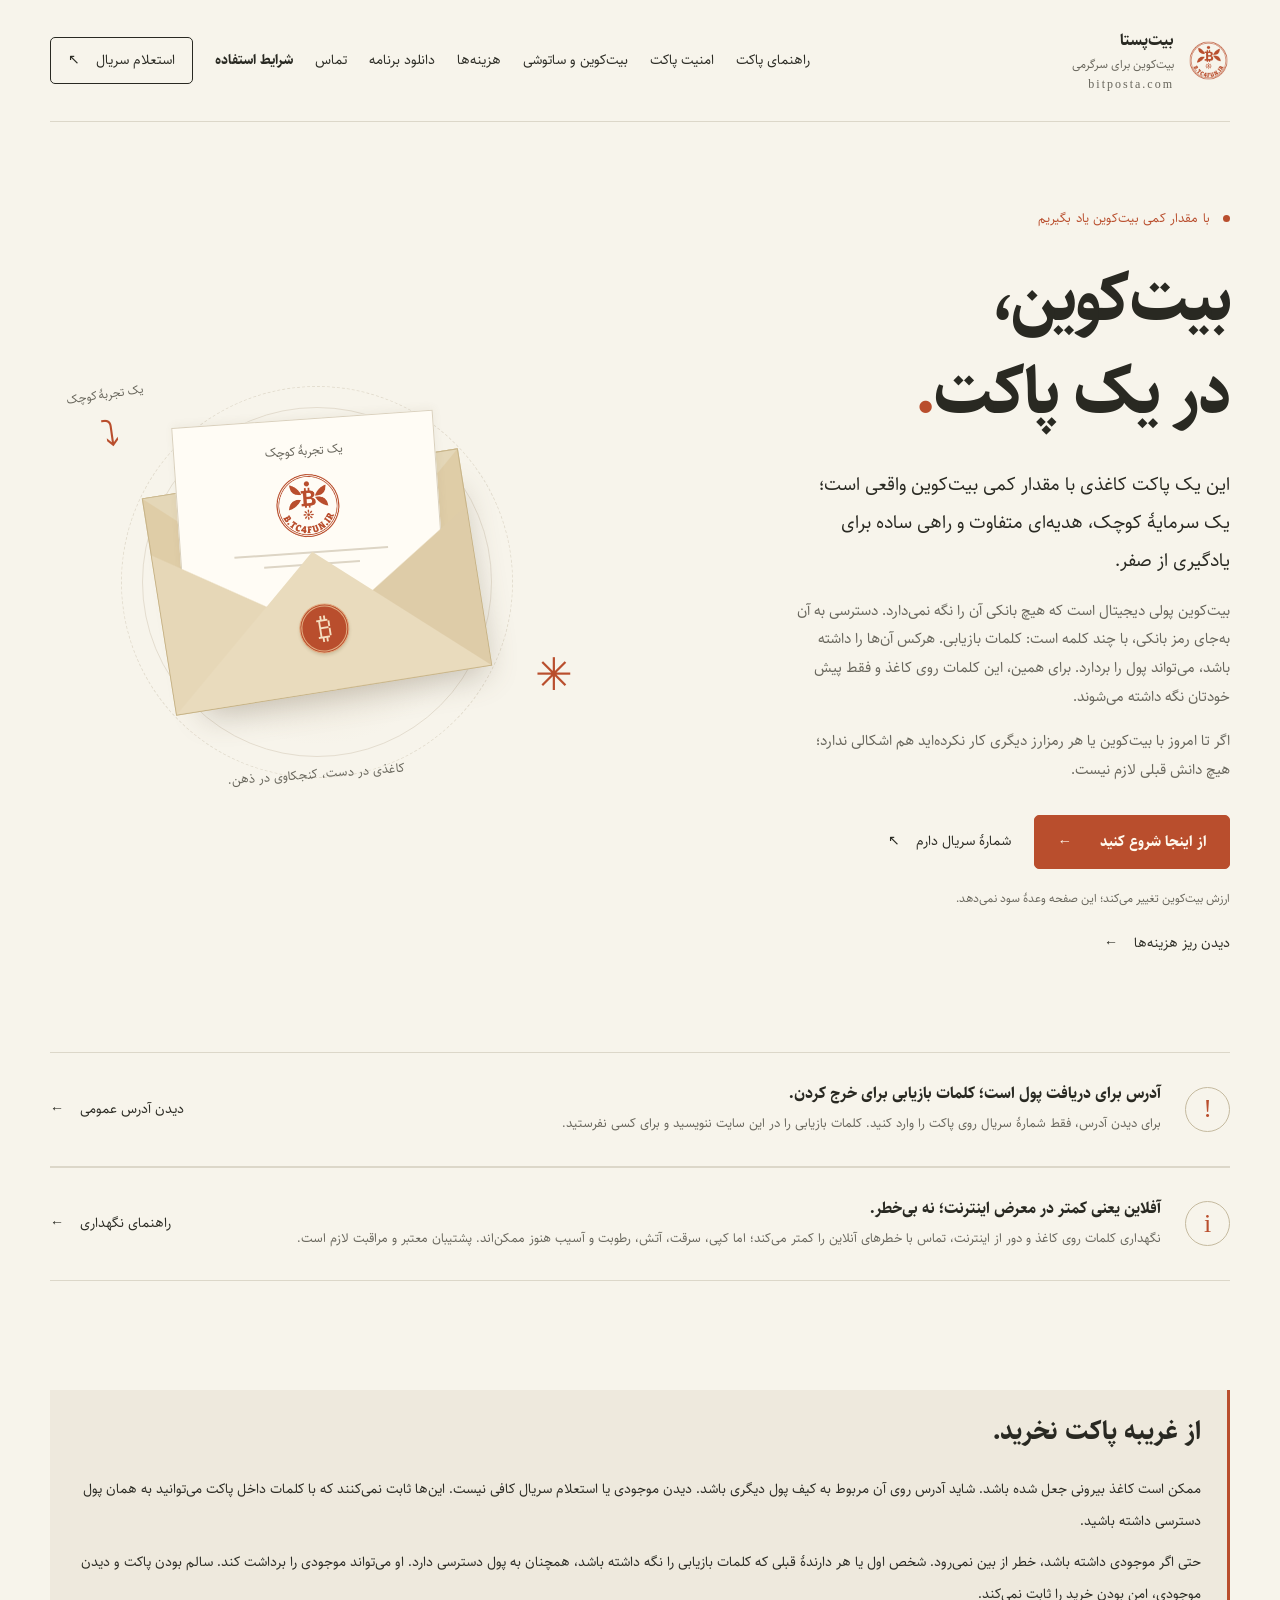
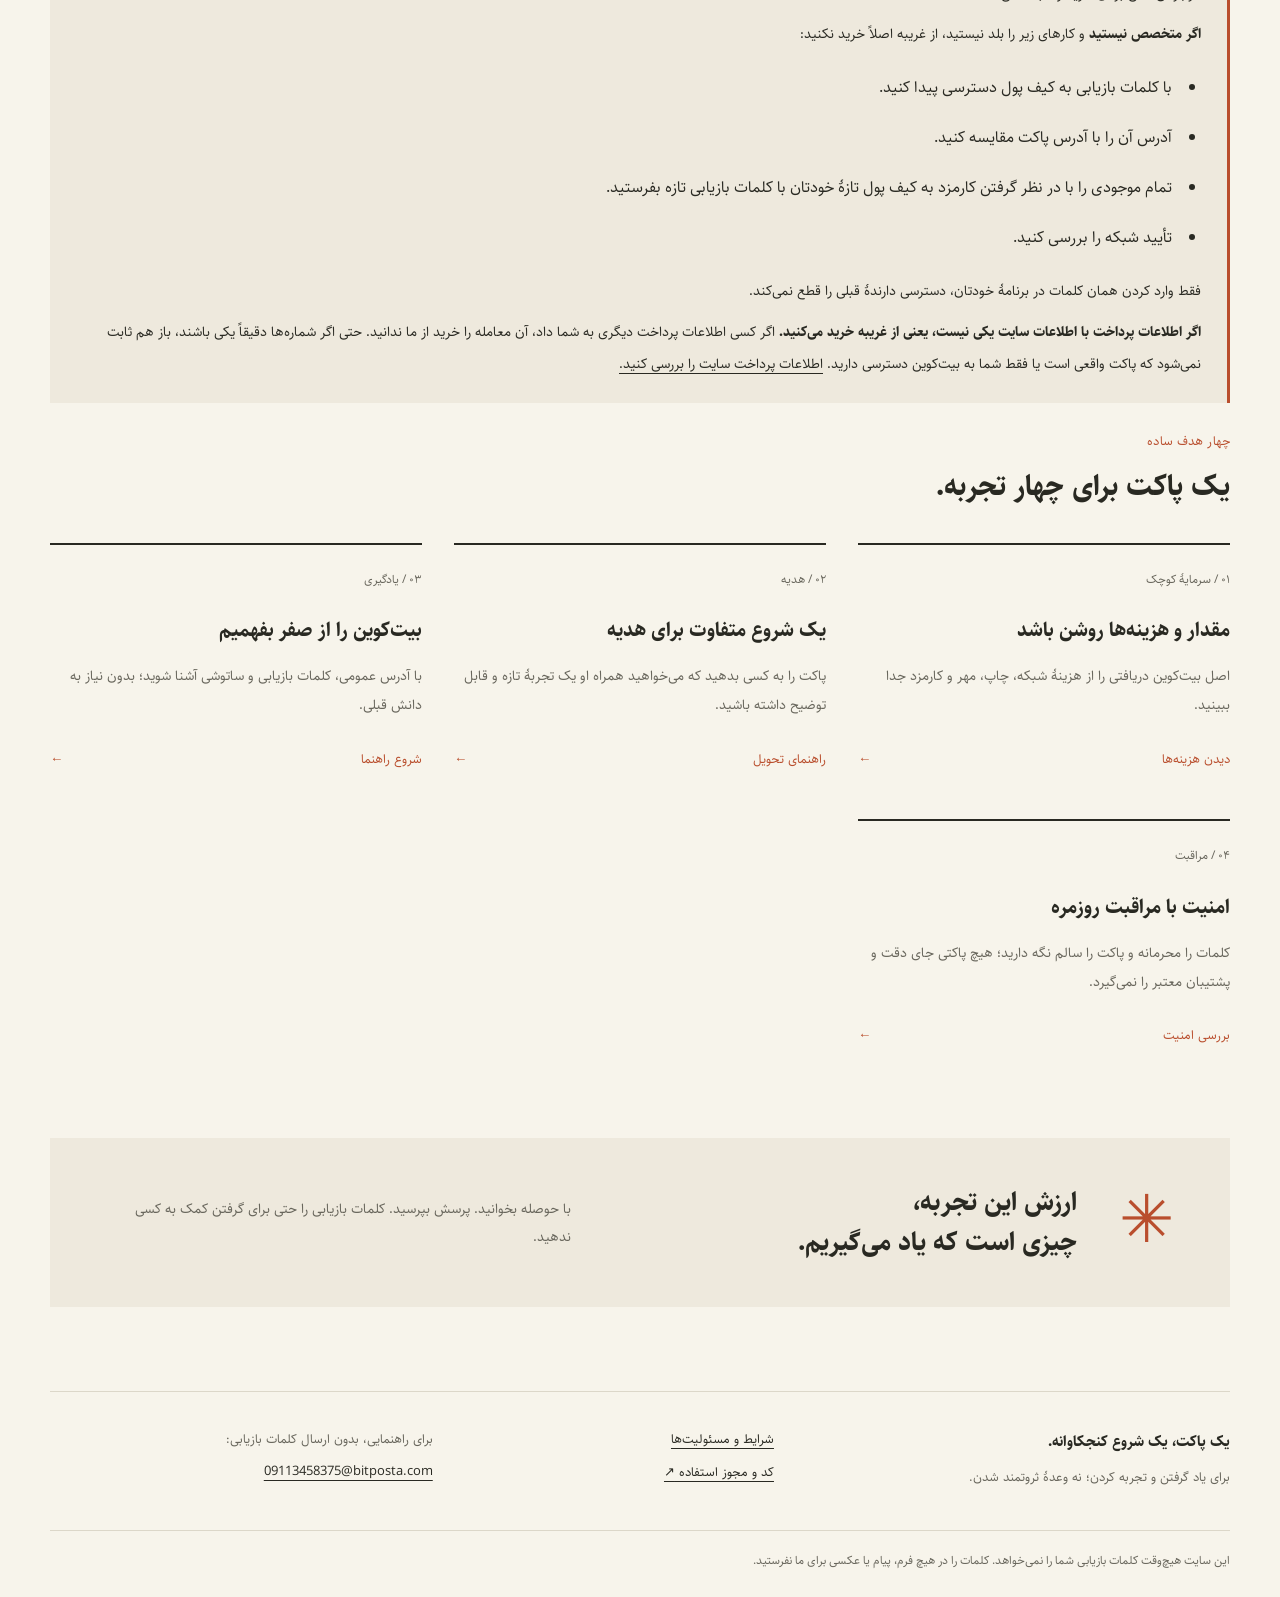
==== index.html @ ced6cc06 "Publish allowlisted educational snapshot from 7212726 Built by scripts/build_github_pages.py from bt" ====
<!doctype html>
<html lang="fa" dir="rtl">
<head>
  <meta charset="utf-8">
  <meta name="viewport" content="width=device-width, initial-scale=1">
  <meta name="description" content="پاکت بیت‌کوین برای یک سرمایهٔ کوچک، هدیه، یادگیری و تمرین نگهداری مسئولانه؛ راهنمای ساده برای شروع.">
  <meta name="color-scheme" content="light">
  <title>بیت‌کوین برای سرگرمی؛ یک تجربهٔ کاغذی</title>
  <link rel="canonical" href="https://bitposta.com/">
  <link rel="icon" type="image/png" href="/static/favicon.png">
  <link rel="stylesheet" href="/static/site.css">
  <script src="/static/site.js" defer></script>
  
<meta name="robots" content="noindex,follow">
</head>
<body>
  <a class="skip-link" href="#main-content">رفتن به محتوای اصلی</a>
  <header class="site-header shell">
    <a class="brand" href="/" aria-label="بیت‌پستا، بیت‌کوین برای سرگرمی، صفحهٔ نخست">
      <img class="brand-mark" src="/static/logo.png" width="43" height="43" alt="" aria-hidden="true">
      <span>بیت‌پستا<span class="brand-tagline">بیت‌کوین برای سرگرمی</span><span class="brand-subtitle" lang="en" dir="ltr">bitposta.com</span></span>
    </a>
    <nav aria-label="راهنمای سایت">
      <a href="/guide">راهنمای پاکت</a>
      <a href="/security">امنیت پاکت</a>
      <a href="/guide#satoshi">بیت‌کوین و ساتوشی</a>
      <a href="https://bitposta.com/costs">هزینه‌ها</a>
      <a href="/download">دانلود برنامه</a>
      <a href="https://bitposta.com/contact">تماس</a>
      <a class="nav-terms" href="/terms">شرایط استفاده</a>
      <a class="nav-lookup" href="https://bitposta.com/lookup">استعلام سریال <span aria-hidden="true">↖</span></a>
    </nav>
  </header>
  <main id="main-content" tabindex="-1">
<section class="hero shell" aria-labelledby="hero-title">
  <div class="hero-copy">
    <p class="eyebrow"><span class="tiny-dot" aria-hidden="true"></span> با مقدار کمی بیت‌کوین یاد بگیریم</p>
    <h1 id="hero-title">بیت‌کوین،<br>در یک پاکت<span class="accent">.</span></h1>
    <p class="hero-description">این یک پاکت کاغذی با مقدار کمی بیت‌کوین واقعی است؛ یک سرمایهٔ کوچک، هدیه‌ای متفاوت و راهی ساده برای یادگیری از صفر.</p>
    <p class="hero-detail">بیت‌کوین پولی دیجیتال است که هیچ بانکی آن را نگه نمی‌دارد. دسترسی به آن به‌جای رمز بانکی، با چند کلمه است: کلمات بازیابی. هرکس آن‌ها را داشته باشد، می‌تواند پول را بردارد. برای همین، این کلمات روی کاغذ و فقط پیش خودتان نگه داشته می‌شوند.</p>
    <p class="hero-detail">اگر تا امروز با بیت‌کوین یا هر رمزارز دیگری کار نکرده‌اید هم اشکالی ندارد؛ هیچ دانش قبلی لازم نیست.</p>
    <div class="actions"><a class="button" href="/guide">از اینجا شروع کنید <span aria-hidden="true">←</span></a><a class="text-link" href="https://bitposta.com/lookup">شمارهٔ سریال دارم <span aria-hidden="true">↖</span></a></div>
    <p class="quiet-note">ارزش بیت‌کوین تغییر می‌کند؛ این صفحه وعدهٔ سود نمی‌دهد.</p>
    <a class="text-link" href="https://bitposta.com/costs">دیدن ریز هزینه‌ها <span aria-hidden="true">←</span></a>
  </div>
  <div class="paper-scene" aria-hidden="true">
    <span class="scene-orbit"></span>
    <span class="scene-caption">یک تجربهٔ کوچک</span>
    <div class="envelope"><div class="paper-card"><span class="card-label">یک تجربهٔ کوچک</span><img class="card-symbol" src="/static/logo.png" width="72" height="72" alt=""><span class="card-line"></span><span class="card-line short"></span></div><div class="envelope-front"></div><div class="envelope-seal">₿</div></div>
    <span class="scene-footnote">کاغذی در دست، کنجکاوی در ذهن.</span>
    <span class="scene-spark">✳</span>
  </div>
</section>
<section class="intro-strip shell" aria-label="اصل مهم امنیت">
  <span class="strip-number" aria-hidden="true">!</span><div><h2>آدرس برای دریافت پول است؛ کلمات بازیابی برای خرج کردن.</h2><p>برای دیدن آدرس، فقط شمارهٔ سریال روی پاکت را وارد کنید. کلمات بازیابی را در این سایت ننویسید و برای کسی نفرستید.</p></div><a class="text-link" href="https://bitposta.com/lookup">دیدن آدرس عمومی <span aria-hidden="true">←</span></a>
</section>
<section class="intro-strip shell" aria-label="محدودیت نگهداری آفلاین">
  <span class="strip-number" aria-hidden="true">i</span><div><h2>آفلاین یعنی کمتر در معرض اینترنت؛ نه بی‌خطر.</h2><p>نگهداری کلمات روی کاغذ و دور از اینترنت، تماس با خطرهای آنلاین را کمتر می‌کند؛ اما کپی، سرقت، آتش، رطوبت و آسیب هنوز ممکن‌اند. پشتیبان معتبر و مراقبت لازم است.</p></div><a class="text-link" href="/guide#keep">راهنمای نگهداری <span aria-hidden="true">←</span></a>
</section>
<section class="home-paths shell" aria-labelledby="paths-title">
  <div class="prose"><div id="purchase-warning" class="callout">
  <h2>
    از غریبه پاکت نخرید.
  </h2>
  <p>
    ممکن است کاغذ بیرونی جعل شده باشد. شاید آدرس روی آن مربوط به کیف پول دیگری باشد. دیدن موجودی یا استعلام سریال کافی نیست. این‌ها ثابت نمی‌کنند که با کلمات داخل پاکت می‌توانید به همان پول دسترسی داشته باشید.
  </p>
  <p>
    حتی اگر موجودی داشته باشد، خطر از بین نمی‌رود. شخص اول یا هر دارندهٔ قبلی که کلمات بازیابی را نگه داشته باشد، همچنان به پول دسترسی دارد. او می‌تواند موجودی را برداشت کند. سالم بودن پاکت و دیدن موجودی، امن بودن خرید را ثابت نمی‌کند.
  </p>
  <p>
    <strong>
      اگر متخصص نیستید
    </strong>
    و کارهای زیر را بلد نیستید، از غریبه اصلاً خرید نکنید:
  </p>
  <ul>
    <li>با کلمات بازیابی به کیف پول دسترسی پیدا کنید.</li>
    <li>آدرس آن را با آدرس پاکت مقایسه کنید.</li>
    <li>تمام موجودی را با در نظر گرفتن کارمزد به کیف پول تازهٔ خودتان با کلمات بازیابی تازه بفرستید.</li>
    <li>تأیید شبکه را بررسی کنید.</li>
  </ul>
  <p>
    فقط وارد کردن همان کلمات در برنامهٔ خودتان، دسترسی دارندهٔ قبلی را قطع نمی‌کند.
  </p>
  <p>
    <strong>
      اگر اطلاعات پرداخت با اطلاعات سایت یکی نیست، یعنی از غریبه خرید می‌کنید.
    </strong>
    اگر کسی اطلاعات پرداخت دیگری به شما داد، آن معامله را خرید از ما ندانید. حتی اگر شماره‌ها دقیقاً یکی باشند، باز هم ثابت نمی‌شود که پاکت واقعی است یا فقط شما به بیت‌کوین دسترسی دارید.
    <a href="https://bitposta.com/costs#payment-details">
      اطلاعات پرداخت سایت را بررسی کنید.
    </a>
  </p>
</div></div>
  <div class="section-heading"><p class="eyebrow">چهار هدف ساده</p><h2 id="paths-title">یک پاکت برای چهار تجربه.</h2></div>
  <div class="path-grid">
    <a class="path-card" href="https://bitposta.com/costs"><span class="path-index">۰۱ / سرمایهٔ کوچک</span><h3>مقدار و هزینه‌ها روشن باشد</h3><p>اصل بیت‌کوین دریافتی را از هزینهٔ شبکه، چاپ، مهر و کارمزد جدا ببینید.</p><span class="card-cta">دیدن هزینه‌ها <span aria-hidden="true">←</span></span></a>
    <a class="path-card" href="/guide"><span class="path-index">۰۲ / هدیه</span><h3>یک شروع متفاوت برای هدیه</h3><p>پاکت را به کسی بدهید که می‌خواهید همراه او یک تجربهٔ تازه و قابل توضیح داشته باشید.</p><span class="card-cta">راهنمای تحویل <span aria-hidden="true">←</span></span></a>
    <a class="path-card" href="/guide"><span class="path-index">۰۳ / یادگیری</span><h3>بیت‌کوین را از صفر بفهمیم</h3><p>با آدرس عمومی، کلمات بازیابی و ساتوشی آشنا شوید؛ بدون نیاز به دانش قبلی.</p><span class="card-cta">شروع راهنما <span aria-hidden="true">←</span></span></a>
    <a class="path-card" href="/security"><span class="path-index">۰۴ / مراقبت</span><h3>امنیت با مراقبت روزمره</h3><p>کلمات را محرمانه و پاکت را سالم نگه دارید؛ هیچ پاکتی جای دقت و پشتیبان معتبر را نمی‌گیرد.</p><span class="card-cta">بررسی امنیت <span aria-hidden="true">←</span></span></a>
  </div>
</section>
<section class="closing-note shell"><span aria-hidden="true">✳</span><h2>ارزش این تجربه،<br>چیزی است که یاد می‌گیریم.</h2><p>با حوصله بخوانید. پرسش بپرسید. کلمات بازیابی را حتی برای گرفتن کمک به کسی ندهید.</p></section>
</main>
  <footer class="site-footer shell">
    <div class="footer-intro"><a class="footer-name" href="/">یک پاکت، یک شروع کنجکاوانه.</a><p>برای یاد گرفتن و تجربه کردن؛ نه وعدهٔ ثروتمند شدن.</p></div>
    <div class="footer-links"><a href="/terms">شرایط و مسئولیت‌ها</a><a href="https://github.com/bitposta/bitposta-site" target="_blank" rel="noopener noreferrer">کد و مجوز استفاده <span class="sr-only">؛ سایت خارجی، در زبانهٔ جدید</span><span aria-hidden="true">↗</span></a></div>
    <div class="footer-contact"><span>برای راهنمایی، بدون ارسال کلمات بازیابی:</span><a class="ltr-block" dir="ltr" href="mailto:09113458375@bitposta.com">09113458375@bitposta.com</a></div>
    <p class="footer-note">این سایت هیچ‌وقت کلمات بازیابی شما را نمی‌خواهد. کلمات را در هیچ فرم، پیام یا عکسی برای ما نفرستید.</p>
  </footer>
</body>
</html>
---- static/site.css ----
@font-face{font-family:Sahel;src:url('/static/fonts/Sahel.woff2') format('woff2');font-style:normal;font-weight:400;font-display:swap}
@font-face{font-family:Sahel;src:url('/static/fonts/Sahel-Bold.woff2') format('woff2');font-style:normal;font-weight:700;font-display:swap}
[hidden]{display:none!important}
:root{--paper:#f7f4eb;--ink:#292922;--muted:#68665c;--accent:#b94e2d;--accent-dark:#933b22;--line:#dcd7c9;--soft:#eee9dd;--white:#fffcf5;--radius:5px;font-family:Sahel,Tahoma,sans-serif;color:var(--ink);background:var(--paper);font-synthesis:none;text-rendering:optimizeLegibility}
*{box-sizing:border-box}html{scroll-behavior:smooth;scroll-padding-top:2rem}body{margin:0;font-size:16px;line-height:1.95}a{color:inherit;text-underline-offset:5px}button,input{font:inherit}button,a,input{-webkit-tap-highlight-color:transparent}button{cursor:pointer}a:focus-visible,button:focus-visible,input:focus-visible,[tabindex]:focus-visible{outline:3px solid var(--accent);outline-offset:5px}a:hover{color:var(--accent)}img,svg{max-width:100%;height:auto}h1,h2,h3,p{margin-top:0}h1,h2,h3{line-height:1.5;font-weight:700}h2{font-size:1.8rem}h3{font-size:1.2rem}p{margin-bottom:1rem}::selection{background:#e7b995;color:var(--ink)}.shell{width:min(1180px,calc(100% - 96px));margin-inline:auto}.sr-only{position:absolute;width:1px;height:1px;margin:-1px;overflow:hidden;clip-path:inset(50%);white-space:nowrap}.skip-link{position:fixed;inset-block-start:12px;inset-inline-start:16px;z-index:10;padding:10px 18px;background:var(--ink);color:var(--paper);transform:translateY(-160%)}.skip-link:focus{transform:translateY(0)}.ltr-block{display:block;direction:ltr;unicode-bidi:isolate;text-align:left;overflow-wrap:anywhere}.ltr-inline{direction:ltr;unicode-bidi:isolate;display:inline-block}.site-header{display:flex;justify-content:space-between;align-items:center;gap:32px;min-height:122px;border-bottom:1px solid var(--line)}.brand{display:flex;align-items:center;gap:13px;text-decoration:none;font-weight:700;line-height:1.7;flex-shrink:0}.brand-mark{display:block;width:43px;height:43px;flex-shrink:0;object-fit:contain}.brand-tagline{display:block;font-size:.78rem;font-weight:400;color:var(--muted);line-height:1.7}.brand-subtitle{display:block;color:var(--muted);font:12px/1.6 Georgia,serif;letter-spacing:2px;text-align:right}.site-header nav{display:flex;align-items:center;gap:28px;font-size:.88rem}.site-header nav a{text-decoration:none;white-space:nowrap}.site-header nav a[aria-current=page]{color:var(--accent);text-decoration:underline}.nav-lookup{border:1px solid var(--ink);border-radius:var(--radius);padding:9px 17px}.nav-lookup span{margin-inline-start:12px}.hero{display:grid;grid-template-columns:1.1fr 1fr;align-items:center;gap:60px;padding-block:84px 94px}.eyebrow{font-size:.83rem;color:var(--accent);letter-spacing:.01em;margin-bottom:22px}.tiny-dot{display:inline-block;width:7px;height:7px;background:var(--accent);border-radius:50%;margin-inline-end:9px;vertical-align:middle}.hero h1{font-size:clamp(3.2rem,5.2vw,4.9rem);letter-spacing:-2px;line-height:1.4;margin-bottom:26px}.accent{color:var(--accent)}.hero-description{font-size:1.19rem;max-width:440px;line-height:2}.hero-detail{max-width:440px;color:var(--muted);font-size:.92rem}.actions{display:flex;align-items:center;flex-wrap:wrap;gap:23px;margin-block:30px 18px}.button{display:inline-flex;align-items:center;justify-content:center;gap:28px;border:1px solid var(--accent);padding:12px 22px;border-radius:var(--radius);background:var(--accent);color:#fff9ed;text-decoration:none;font-weight:700;font-size:.91rem;min-height:49px}.button:hover{background:var(--accent-dark);color:#fff9ed}.button:disabled{opacity:.6;cursor:wait}.text-link{font-size:.88rem;text-decoration:none;display:inline-flex;align-items:center;gap:16px}.quiet-note{font-size:.76rem;color:var(--muted)}.paper-scene{position:relative;min-width:0;height:430px;display:grid;place-items:center}.scene-orbit{position:absolute;width:350px;height:350px;border:1px solid #e4ddcf;border-radius:50%;background:radial-gradient(ellipse,#eae2d1 0,transparent 66%)}.scene-orbit::after{content:'';position:absolute;inset:-22px;border:1px dashed #e3ddcf;border-radius:50%}.scene-caption{position:absolute;top:16px;left:20px;color:var(--muted);font-size:.76rem;transform:rotate(-8deg)}.scene-caption::after{content:'⤵';display:block;font-size:36px;color:var(--accent);line-height:1.6;text-align:center}.envelope{position:relative;width:320px;height:220px;background:#dfcda7;border:1px solid #c7b489;transform:rotate(-9deg);box-shadow:12px 24px 32px -18px #61513b55;isolation:isolate}.envelope::before{content:'';position:absolute;inset:-1px;background:#e4d7b8;clip-path:polygon(0 0,50% -60%,100% 0,50% 65%);border-top:1px solid #c7b489;z-index:-1}.paper-card{position:absolute;inset:-55px 28px 30px;background:var(--white);border:1px solid #d9d0bd;box-shadow:1px -2px 8px #6c5a3810;padding:20px;text-align:center;transform:rotate(5deg)}.card-label{display:block;font-size:.78rem;color:var(--muted)}.card-symbol{display:block;width:72px;height:72px;margin:6px auto 0;object-fit:contain}.card-line{display:block;height:2px;background:#ddd5c5;width:70%;margin:10px auto}.card-line.short{width:44%}.envelope-front{position:absolute;inset:0;background:linear-gradient(33deg,#e6d7b7 49.5%,transparent 50%) bottom left/51% 100% no-repeat,linear-gradient(-33deg,#decca8 49.5%,transparent 50%) bottom right/51% 100% no-repeat;z-index:1}.envelope-front::after{content:'';position:absolute;inset:0;background:#e9dbbd;clip-path:polygon(0 100%,50% 36%,100% 100%)}.envelope-seal{position:absolute;bottom:37px;left:calc(50% - 25px);width:50px;height:50px;border-radius:50%;border:3px double #e3ad82;background:var(--accent);color:#f5dfc0;display:grid;place-items:center;font:30px Georgia,serif;z-index:2;box-shadow:0 2px 3px #63533030}.scene-footnote{position:absolute;bottom:10px;font-size:.8rem;color:var(--muted);transform:rotate(-4deg)}.scene-spark{position:absolute;right:10px;bottom:75px;font-size:45px;color:var(--accent)}.intro-strip{display:flex;align-items:center;gap:24px;padding-block:29px;border-top:1px solid var(--line);border-bottom:1px solid var(--line)}.strip-number{display:grid;place-items:center;flex-shrink:0;width:45px;height:45px;border:1px solid #c5ba9f;border-radius:50%;font:26px Georgia,serif;color:var(--accent)}.intro-strip h2{font-size:1rem;margin-bottom:5px}.intro-strip p{font-size:.82rem;color:var(--muted);margin:0}.intro-strip .text-link{flex-shrink:0;margin-inline-start:auto}.home-paths{padding-block:83px 74px}.section-heading{margin-bottom:35px}.section-heading .eyebrow{margin-bottom:10px}.section-heading h2{margin:0}.path-grid{display:grid;grid-template-columns:repeat(3,minmax(0,1fr));gap:32px}.path-card{display:flex;flex-direction:column;text-decoration:none;border-top:2px solid var(--ink);padding-block:23px 15px;transition:border-color .2s}.path-card:hover{border-color:var(--accent)}.path-index{font-size:.76rem;color:var(--muted);margin-bottom:25px}.path-card h3{font-size:1.23rem;margin-bottom:16px}.path-card p{color:var(--muted);font-size:.9rem;line-height:2;margin-bottom:27px}.card-cta{display:flex;justify-content:space-between;color:var(--accent);font-size:.83rem;margin-top:auto}.closing-note{padding:45px 56px;background:var(--soft);display:grid;grid-template-columns:auto 1fr 1fr;align-items:center;gap:42px;margin-bottom:84px}.closing-note>span{color:var(--accent);font-size:66px;line-height:1}.closing-note h2{font-size:1.65rem;margin:0}.closing-note p{color:var(--muted);font-size:.9rem;margin:0}.site-footer{border-top:1px solid var(--line);padding-block:35px 25px;display:grid;grid-template-columns:1.1fr .8fr 1fr;gap:24px 35px;font-size:.8rem}.footer-name{font-size:.95rem;text-decoration:none;font-weight:700}.footer-intro p{color:var(--muted);margin-top:8px}.footer-links{display:flex;flex-direction:column;gap:8px;align-items:flex-start}.footer-contact>span{display:block;color:var(--muted);margin-bottom:7px}.footer-contact a{font-size:.82rem;width:fit-content}.footer-note{grid-column:1/-1;border-top:1px solid var(--line);padding-top:18px;margin:0;color:var(--muted);font-size:.74rem}
.page-heading{padding-block:39px 52px;border-bottom:1px solid var(--line)}.breadcrumb{display:inline-flex;gap:12px;color:var(--muted);text-decoration:none;font-size:.76rem;margin-bottom:43px}.page-heading .eyebrow{margin-bottom:13px}.page-heading h1{font-size:clamp(2.2rem,4vw,3.4rem);line-height:1.6;margin-bottom:21px;letter-spacing:-1px}.page-deck{max-width:670px;color:var(--muted);font-size:1.05rem;margin:0;line-height:2.1}.reading-layout{display:grid;grid-template-columns:210px minmax(0,720px);justify-content:space-between;gap:55px;padding-block:58px 30px}.contents{font-size:.84rem;align-self:start;position:sticky;top:25px}.contents-label{font-size:.76rem;color:var(--muted);display:block;margin-bottom:15px}.contents nav{display:flex;flex-direction:column;gap:8px;border-inline-start:1px solid var(--line);padding-inline-start:20px}.contents nav a{text-decoration:none}.contents>p{margin-top:28px;padding-top:19px;border-top:1px solid var(--line);font-size:.77rem;color:var(--accent);line-height:2.1}.prose{min-width:0}.prose section{margin-bottom:50px;scroll-margin-top:30px}.prose h2{font-size:1.65rem;margin-bottom:21px}.prose p,.prose li{font-size:.97rem;line-height:2.25}.prose p{margin-bottom:20px}.prose strong{font-weight:700}.step-label{font-size:.73rem!important;color:var(--accent);margin-bottom:12px!important}.prose ol,.prose ul{padding-inline-start:24px;margin-block:20px}.prose li{padding-inline-start:5px;margin-bottom:15px}.technical-label{font-family:monospace;display:block;text-align:left;background:var(--soft);padding:10px 17px;font-size:.86rem!important;border-radius:var(--radius);overflow-wrap:anywhere}.derivation-path{font-family:monospace;background:var(--ink);color:var(--paper);padding:17px 22px;border-radius:var(--radius);margin-block:0 24px;font-size:1rem}.callout{border-inline-start:3px solid var(--accent);background:var(--soft);padding:22px 26px;margin-block:26px}.callout p{margin:8px 0 0;font-size:.9rem}.article-end{padding:30px 0 58px;border-top:1px solid var(--line);display:flex;justify-content:space-between;align-items:center;gap:25px}.article-end p{color:var(--muted);margin:0;font-size:.91rem}
@media(max-width:1000px){.reading-layout{grid-template-columns:170px minmax(0,1fr);gap:35px}.prose h2{font-size:1.4rem}}
@media(max-width:700px){.page-heading{padding-block:25px 35px}.breadcrumb{margin-bottom:30px}.page-heading h1{font-size:2.15rem}.page-deck{font-size:.94rem}.reading-layout{grid-template-columns:minmax(0,1fr);gap:36px;padding-block:30px 0}.contents{position:static}.contents nav{flex-direction:row;flex-wrap:wrap;gap:8px 22px}.contents>p{margin-bottom:0;margin-top:21px;padding-top:15px}.prose p,.prose li{font-size:.92rem}.prose section{margin-bottom:38px}.prose h2{font-size:1.4rem}.callout{padding:18px 20px}.article-end{flex-direction:column;align-items:flex-start;padding-bottom:42px}.derivation-path{padding:15px;font-size:.9rem}}
.lookup-layout{display:grid;grid-template-columns:minmax(0,1.55fr) minmax(0,1fr);gap:90px;padding-block:55px 70px}.lookup-main{min-width:0}#lookup-form label{display:block;font-size:1.05rem;font-weight:700;margin-bottom:10px}.field-hint{color:var(--muted);font-size:.8rem;margin-bottom:18px}.lookup-controls{display:flex;flex-wrap:wrap;gap:12px;align-items:stretch}.lookup-field{margin-bottom:24px;min-width:0}#serial,#address{min-width:0;width:100%;border:1px solid #aba594;border-radius:var(--radius);background:var(--white);padding:12px 15px;font:1.1rem/1.5 monospace;color:var(--ink);min-height:48px}#serial[aria-invalid=true],#address[aria-invalid=true]{border:2px solid var(--accent)}.lookup-controls .button{flex-shrink:0;gap:14px;min-height:48px}.lookup-controls .secondary-button{min-height:48px}.lookup-status{min-height:2rem;font-size:.86rem;margin-block:17px 0}.lookup-status[data-state=error]{color:var(--accent-dark)}.lookup-status[data-state=loading]{color:var(--muted)}.lookup-aside{border-inline-start:1px solid var(--line);padding-inline-start:35px}.aside-symbol{display:block;color:var(--accent);font-size:37px;line-height:1;margin-bottom:22px}.lookup-aside h2{font-size:1.1rem;margin-bottom:15px}.lookup-aside p{font-size:.87rem;color:var(--muted)}.lookup-aside .text-link{font-size:.8rem}.lookup-result{margin-top:14px;padding:26px;background:var(--white);border:1px solid var(--line);border-radius:var(--radius)}.lookup-result[hidden]{display:none}.lookup-result h2{font-size:1.15rem;margin-bottom:23px}.result-label{font-size:.74rem;color:var(--muted);margin-bottom:6px}.public-serial{font:1rem/1.8 monospace;margin-bottom:22px}.public-address{background:var(--soft);padding:15px;font:1rem/1.8 monospace;overflow-wrap:anywhere;margin-bottom:15px;user-select:all}.secondary-button{background:none;border:1px solid var(--ink);border-radius:var(--radius);color:var(--ink);font-size:.8rem;padding:8px 15px;min-height:43px}.secondary-button:hover{color:var(--accent);border-color:var(--accent)}.qr-block{margin:26px 0;border-top:1px solid var(--line);padding-top:25px}.qr-block img{display:block;width:192px;height:192px;padding:7px;background:#fff}.qr-block figcaption{font-size:.75rem;color:var(--muted);margin-top:10px}.result-warning{font-size:.83rem;color:var(--muted);margin:22px 0 0}.explorer-link{font-size:.83rem;color:var(--accent);display:inline-block;margin-top:7px}.qr-note{font-size:.8rem;color:var(--accent)}
@media(max-width:1000px){.lookup-layout{gap:40px}.lookup-controls{flex-direction:column}.lookup-controls .button{align-self:flex-start}}
@media(max-width:700px){.lookup-layout{grid-template-columns:minmax(0,1fr);gap:36px;padding-block:32px 40px}.lookup-controls{flex-direction:column}.lookup-controls .button{align-self:stretch}.lookup-aside{padding-inline-start:22px}.lookup-result{padding:20px}.public-address{font-size:.88rem;padding:12px}}
@media(min-width:1500px){.hero{padding-block:105px 115px}}
@media(max-width:1000px){.shell{width:calc(100% - 64px)}.site-header{gap:20px}.site-header nav{gap:18px}.hero{gap:25px;padding-block:65px}.hero h1{font-size:3.6rem}.envelope{width:280px;height:200px}.scene-orbit{width:280px;height:280px}.paper-scene{height:370px}.intro-strip{flex-wrap:wrap}.intro-strip .text-link{margin-inline-start:69px}.path-grid{gap:23px}.closing-note{padding:35px;gap:25px}.site-footer{grid-template-columns:1fr 1fr}.footer-contact{grid-column:1/-1}}
@media(max-width:700px){.shell{width:calc(100% - 40px)}.site-header{flex-direction:column;align-items:stretch;gap:20px;padding-block:22px;min-height:0}.brand{align-self:flex-start}.site-header nav{justify-content:space-between;gap:12px;font-size:.76rem}.nav-lookup{padding:7px 10px}.nav-lookup span{margin-inline-start:5px}.hero{grid-template-columns:minmax(0,1fr);gap:18px;padding-block:43px 40px}.hero h1{font-size:3.65rem;line-height:1.35;margin-bottom:22px}.hero-description{font-size:1.08rem}.hero-detail{font-size:.88rem}.eyebrow{font-size:.77rem}.hero .actions{gap:20px}.hero .button{gap:16px;padding-inline:17px}.paper-scene{height:330px;margin-top:25px}.envelope{width:260px;height:182px}.paper-card{inset:-48px 23px 24px;padding:15px}.card-symbol{width:62px;height:62px}.scene-orbit{height:268px;width:268px}.scene-caption{top:0;left:0;font-size:.7rem}.scene-caption::after{font-size:26px}.scene-spark{font-size:35px;right:7px;bottom:44px}.scene-footnote{font-size:.73rem;bottom:0}.intro-strip{gap:13px;align-items:flex-start;padding-block:25px}.strip-number{width:32px;height:32px;font-size:22px}.intro-strip>div{flex:1;min-width:0}.intro-strip h2{font-size:.94rem;line-height:1.9}.intro-strip p{font-size:.8rem}.intro-strip .text-link{margin-inline-start:45px;font-size:.8rem}.home-paths{padding-block:49px}.section-heading h2{font-size:1.55rem}.path-grid{grid-template-columns:minmax(0,1fr);gap:26px}.path-card{padding-top:17px}.path-index{margin-bottom:16px}.path-card h3{margin-bottom:12px}.path-card p{margin-bottom:20px}.closing-note{grid-template-columns:auto 1fr;padding:25px 22px;gap:17px;margin-bottom:50px}.closing-note>span{font-size:44px}.closing-note h2{font-size:1.4rem}.closing-note p{grid-column:1/-1;font-size:.86rem}.site-footer{grid-template-columns:minmax(0,1fr);gap:23px;padding-top:27px}.footer-contact{grid-column:auto}.footer-note{line-height:2}.actions{gap:16px}h2{font-size:1.5rem}}
/* Public calculators share the local paper-and-ink palette. */
.market-loading{padding:20px 0;text-align:center}
.bitcoin-loader{display:inline-grid;place-items:center;width:58px;height:58px;border:3px solid var(--line);border-top-color:var(--accent);border-radius:50%;color:var(--accent);font:38px/1 Georgia,serif;animation:bitcoin-loading 1.4s linear infinite}
@keyframes bitcoin-loading{to{transform:rotate(360deg)}}
@media(prefers-reduced-motion:reduce){.bitcoin-loader{animation:none}}
.payment-next{padding-block:12px 30px}.payment-next p{color:var(--muted)}
.guide-example{margin:24px 0 32px}.guide-example img{display:block;width:100%;height:auto;border:1px solid var(--line);border-radius:var(--radius);background:#fff}.guide-example figcaption{margin-top:12px;color:var(--muted);font-size:.82rem;line-height:2}
.site-header nav{flex-wrap:wrap;justify-content:flex-end;gap:12px 22px}
.calculator-card{padding:28px;background:var(--white);border:1px solid var(--line);border-radius:var(--radius)}
.converter-fields{display:grid;grid-template-columns:repeat(2,minmax(0,1fr));gap:22px}
.converter-fields>div{min-width:0}.converter-fields label{display:block;font-weight:700;font-size:.91rem;margin-bottom:9px}
.converter-fields input{width:100%;min-width:0;border:1px solid #aba594;border-radius:var(--radius);background:var(--paper);padding:13px;font:1rem/1.6 monospace;color:var(--ink)}
.converter-fields input[aria-invalid=true]{border:2px solid var(--accent)}
.market-section{padding-block:45px 55px;min-width:0}.market-section>h2{font-size:1.65rem}.rate-timestamp{font-size:.85rem;color:var(--muted);margin-block:26px 0}
#market-fetched-at{font:.86rem/1.8 monospace;margin-block:4px 22px}.rate-grid{display:grid;grid-template-columns:repeat(4,minmax(0,1fr));gap:15px;margin-block:25px 35px}
.rate-grid>div{border:1px solid var(--line);background:var(--white);padding:17px;min-width:0}.rate-grid dt{font-size:.75rem;color:var(--muted)}
.rate-grid dd{margin:12px 0 0;font:1rem/1.8 monospace;overflow-wrap:anywhere;text-align:left}
.stale-banner{border:1px solid var(--accent);border-inline-start-width:4px}.lookup-status[data-state=stale]{color:var(--accent-dark)}
.quote-scroll{overflow-x:auto;max-width:100%;border:1px solid var(--line);border-radius:var(--radius)}
.quote-table{border-collapse:collapse;width:100%;table-layout:fixed;background:var(--white);font-size:.86rem}
.quote-table caption{text-align:start;padding:18px;color:var(--muted);font-size:.83rem;background:var(--paper)}
.quote-table th,.quote-table td{padding:18px 16px;text-align:start;vertical-align:top;border-top:1px solid var(--line);overflow-wrap:anywhere}
.quote-table thead th{background:var(--soft);font-size:.8rem}.quote-table th{font-weight:400}.quote-table th:first-child{width:25%}.quote-table th:nth-child(2){width:27%}
.numeric-block{direction:ltr;unicode-bidi:isolate;font-family:monospace;font-variant-numeric:tabular-nums;overflow-wrap:anywhere}
span.numeric-block,strong.numeric-block{display:block}.quote-note{display:block;font-size:.7rem;color:var(--accent);margin-top:9px}
.quote-details{margin-top:15px;font-size:.75rem}.quote-details summary{cursor:pointer;color:var(--accent-dark);text-underline-offset:4px;line-height:1.9}
summary:focus-visible{outline:3px solid var(--accent);outline-offset:4px}.quote-details dl{margin-block:14px 0}.quote-details dl>div{padding-block:8px;border-top:1px dashed var(--line)}
.quote-details dt{color:var(--muted)}.quote-details dd{margin:3px 0 0;text-align:left}.cost-explanation{max-width:860px;padding-bottom:25px}.cost-explanation>.technical-label,.cost-explanation section>.technical-label{margin-bottom:20px}
.contact-section{max-width:780px;padding-block:50px 65px}.contact-email{width:fit-content;max-width:100%;font:clamp(1rem,3vw,1.4rem)/2 monospace;color:var(--accent-dark);margin-bottom:28px;overflow-wrap:anywhere}
.explorer-links{display:flex;flex-direction:column;align-items:flex-start;gap:9px}
@media(max-width:1000px){.site-header{flex-wrap:wrap;padding-block:24px}.site-header nav{justify-content:flex-start}.rate-grid{grid-template-columns:repeat(2,minmax(0,1fr))}}
@media(max-width:700px){.site-header nav{justify-content:flex-start;gap:12px 20px}.calculator-card{padding:20px}.converter-fields{grid-template-columns:minmax(0,1fr);gap:20px}.market-section{padding-block:30px 40px}.rate-grid{gap:10px}.rate-grid>div{padding:12px}.rate-grid dd{font-size:.84rem}.quote-table{font-size:.73rem}.quote-table th,.quote-table td{padding:12px 8px}.quote-table thead th{font-size:.71rem}.quote-table caption{padding:13px}.quote-table th:first-child{width:26%}.quote-table th:nth-child(2){width:30%}.quote-details{font-size:.7rem}.contact-section{padding-block:32px 42px}.cost-explanation{padding-bottom:15px}}
/* Contact stays native, locally styled, and usable without scripts. */
.payment-details{margin-block:32px 50px;padding:26px;border:1px solid var(--line);border-radius:var(--radius);background:var(--white);min-width:0}
.payment-grid{display:grid;grid-template-columns:minmax(0,1.4fr) minmax(0,1fr);gap:28px}.payment-grid>div{min-width:0}
.payment-number{display:block;width:100%;max-width:100%;border:1px solid var(--ink);border-radius:var(--radius);padding:14px 10px;margin-block:8px 22px;background:var(--paper);color:var(--ink);font:clamp(.85rem,2.5vw,1.2rem)/1.8 monospace;direction:ltr;unicode-bidi:isolate;text-align:left;overflow-wrap:anywhere;user-select:all}
.payment-number:hover{border-color:var(--accent)}.payment-qr-controls{display:flex;flex-wrap:wrap;gap:10px}.payment-qr-controls a{text-decoration:none}.payment-qr-controls [aria-pressed=true]{background:var(--ink);color:var(--paper)}
.payment-qr img{width:232px;height:232px;max-width:100%;object-fit:contain}.payment-qr figcaption{margin-top:12px}
@media(max-width:700px){.payment-grid{grid-template-columns:minmax(0,1fr)}.payment-details{padding:18px}.payment-details h2{font-size:1.4rem}}
.nav-terms{font-weight:700;padding-block:8px}
.contact-social{display:flex;flex-wrap:wrap;gap:12px 25px;margin-block:22px 10px}
.contact-social a{display:inline-flex;align-items:center;gap:10px;min-height:44px;color:var(--accent-dark)}
.contact-form{margin-block:35px;padding:28px;border:1px solid var(--line);border-radius:var(--radius);background:var(--white);min-width:0}
.contact-form fieldset{min-width:0;margin:0;padding:0;border:0}.contact-form fieldset:disabled .button{opacity:.6;cursor:not-allowed}
.contact-field{margin-block:24px;min-width:0}.contact-field label{display:block;font-weight:700;margin-bottom:9px}
.contact-field :is(input,textarea){display:block;width:100%;min-width:0;border:1px solid #aba594;border-radius:var(--radius);background:var(--paper);padding:12px 14px;font:inherit;color:var(--ink)}
.contact-field :is(input,textarea):focus-visible{outline:3px solid var(--accent);outline-offset:4px}
.contact-field input[dir=ltr]{unicode-bidi:isolate;text-align:left}.contact-field textarea{resize:vertical;min-height:170px}
.contact-section .field-hint{font-size:.8rem;line-height:2;margin-block:9px 18px;color:var(--muted)}
.contact-status{padding:16px 20px;border:1px solid var(--ink);border-inline-start-width:4px;border-radius:var(--radius);background:var(--soft);overflow-wrap:anywhere}
.contact-status[data-state=error]{color:var(--accent-dark);border-color:var(--accent)}
@media(max-width:700px){.contact-form{padding:20px}.contact-form .button{width:100%}.contact-social{gap:8px 20px}}
/* Local calculator extensions: unit labels stay apart from exact numeric values. */
.quote-calculator{margin-top:32px}.quote-calculator>h2{font-size:1.35rem}.quote-calculator>p{font-size:.88rem;color:var(--muted)}
.quote-controls{display:grid;grid-template-columns:minmax(0,1fr) minmax(0,1fr) auto;gap:18px;align-items:end}.quote-controls>div{min-width:0}
.quote-controls label{display:block;font-weight:700;font-size:.88rem;margin-bottom:8px}.quote-controls :is(input,select){width:100%;min-width:0;font:inherit;color:var(--ink);background:var(--paper);border:1px solid #aba594;border-radius:var(--radius);padding:12px}
.quote-controls input{font-family:monospace;unicode-bidi:isolate}.quote-controls :is(input,select):focus-visible{outline:3px solid var(--accent);outline-offset:4px}.quote-controls input[aria-invalid=true]{border:2px solid var(--accent)}
.quote-controls .button{justify-content:center}.quote-controls button:disabled{opacity:.6;cursor:not-allowed}.quote-result{margin-top:24px;padding-top:20px;border-top:1px solid var(--line)}
.quote-breakdown{display:grid;grid-template-columns:repeat(2,minmax(0,1fr));gap:14px;margin-block:18px}.quote-breakdown>div{min-width:0;padding:12px;background:var(--paper);border:1px solid var(--line)}.quote-breakdown dt{font-size:.8rem;color:var(--muted)}.quote-breakdown dd{margin:8px 0 0;text-align:left}.quote-breakdown .quote-payable{border-color:var(--accent);font-weight:700}.quote-result>p{font-size:.85rem}.quote-result-warning{color:var(--accent-dark)}
/* Two cost groups: paid once per order, versus paid for every card. Each group is
   its own bordered card so the distinction survives scrolling on a phone. */
.quote-group{margin-block:22px 0;padding:16px 16px 6px;border:1px solid var(--line);border-radius:var(--radius);background:var(--surface,#f4f1e9)}
.quote-group-title{margin:0 0 4px;font-size:1rem;line-height:1.7}
.quote-group-card{border-inline-start:4px solid var(--accent)}
.quote-group-order{border-inline-start:4px solid var(--muted)}
.quote-group .quote-breakdown{margin-block:12px 0;gap:10px}
.quote-group .quote-breakdown>div{padding:10px;background:var(--paper)}
.quote-per-card dt,.quote-per-order dt{font-weight:700;color:var(--ink)}
.quote-quantity-summary{font-weight:700;line-height:1.9}
@media(max-width:700px){.quote-controls{grid-template-columns:minmax(0,1fr)}.quote-breakdown{grid-template-columns:minmax(0,1fr)}.quote-controls .button{width:100%}}
.gross-valuation{min-width:0}.gross-result{margin-top:20px;padding:18px;background:var(--soft);border-inline-start:3px solid var(--accent)}.gross-result p{margin-bottom:8px}.gross-result .numeric-block{font-size:1.05rem;overflow-wrap:anywhere;text-align:left}.quote-result-warning,#quote-result-warning{color:var(--accent-dark)}
/* The educational questionnaire stays native, local, and keyboard accessible. */
.security-questionnaire fieldset{min-width:0;margin-block:25px;padding:18px;border:1px solid var(--line);border-radius:var(--radius);background:var(--white)}
.security-questionnaire legend{font-weight:700;padding-inline:8px;line-height:2}.security-option{display:flex;align-items:baseline;gap:12px;margin-block:8px}.security-option input{flex-shrink:0;accent-color:var(--accent)}.security-option label{cursor:pointer;flex:1;padding-block:8px;min-height:44px;line-height:2}
.security-questionnaire [aria-invalid=true]{border:2px solid var(--accent)}#security-status{color:var(--accent-dark)}#security-result[data-level=stop]{border:2px solid var(--accent)}.security-questionnaire button{margin-block:8px;margin-inline-end:8px}
@media(prefers-reduced-motion:reduce){html{scroll-behavior:auto}*,*::before,*::after{animation:none!important;transition:none!important}}
/* Lookup result: the balance is the first block so a phone user sees it without scrolling. */
.balance-panel{margin-bottom:24px;padding:16px 18px;background:var(--soft);border-inline-start:3px solid var(--accent);border-radius:var(--radius);min-width:0}
.balance-panel h2{font-size:1.05rem;margin-bottom:14px}
.balance-panel h3{font-size:.9rem;color:var(--muted);margin-bottom:4px}
.balance-panel p{margin-bottom:6px;font-size:.85rem}
.balance-panel .balance-value{font:1.35rem/1.6 monospace;font-variant-numeric:tabular-nums;overflow-wrap:anywhere;text-align:left;margin-bottom:14px!important}
.lookup-status[data-state=notice]{color:var(--accent-dark)}
.secondary-button{min-height:44px}
.explorer-link{display:inline-flex;align-items:center;min-height:44px}
@media(max-width:700px){.balance-panel{padding:14px}.balance-panel .balance-value{font-size:1.25rem}.lookup-field{margin-bottom:20px}.lookup-controls .button,.lookup-controls .secondary-button{width:100%;justify-content:center}}
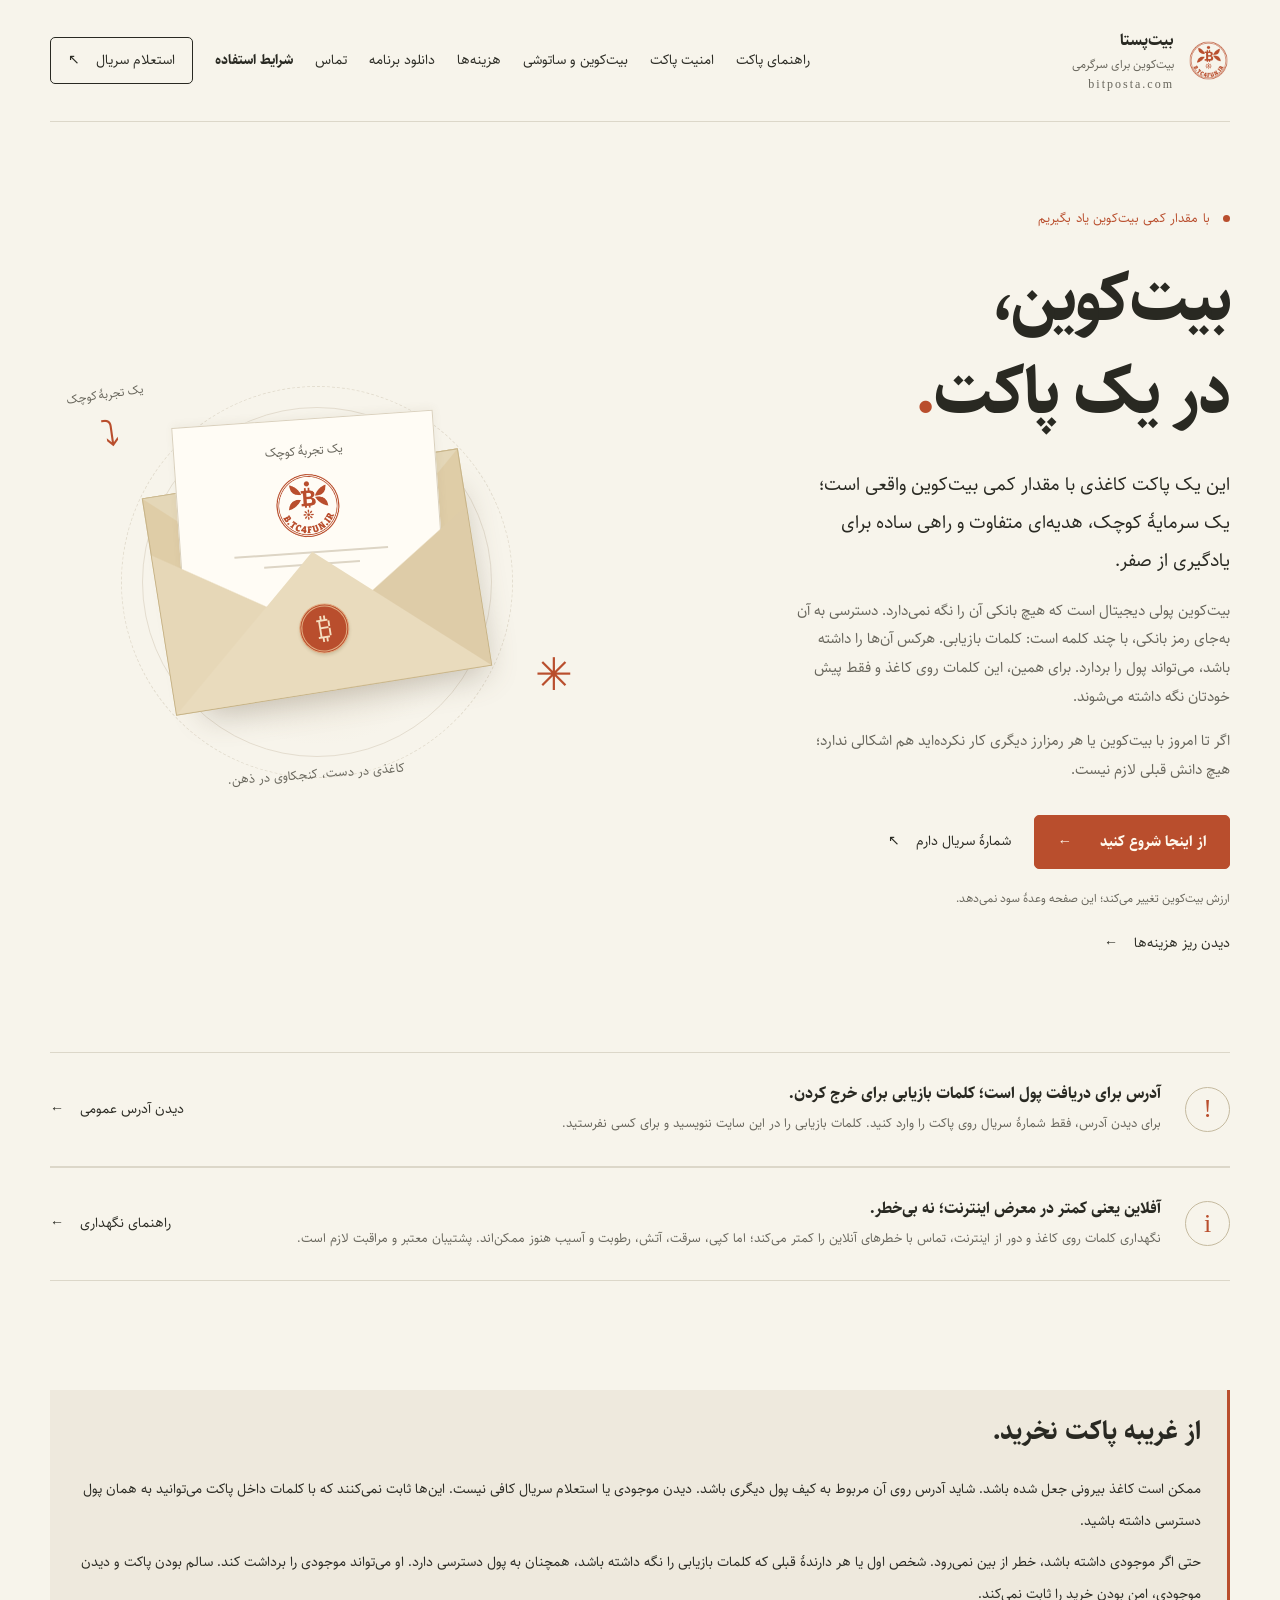
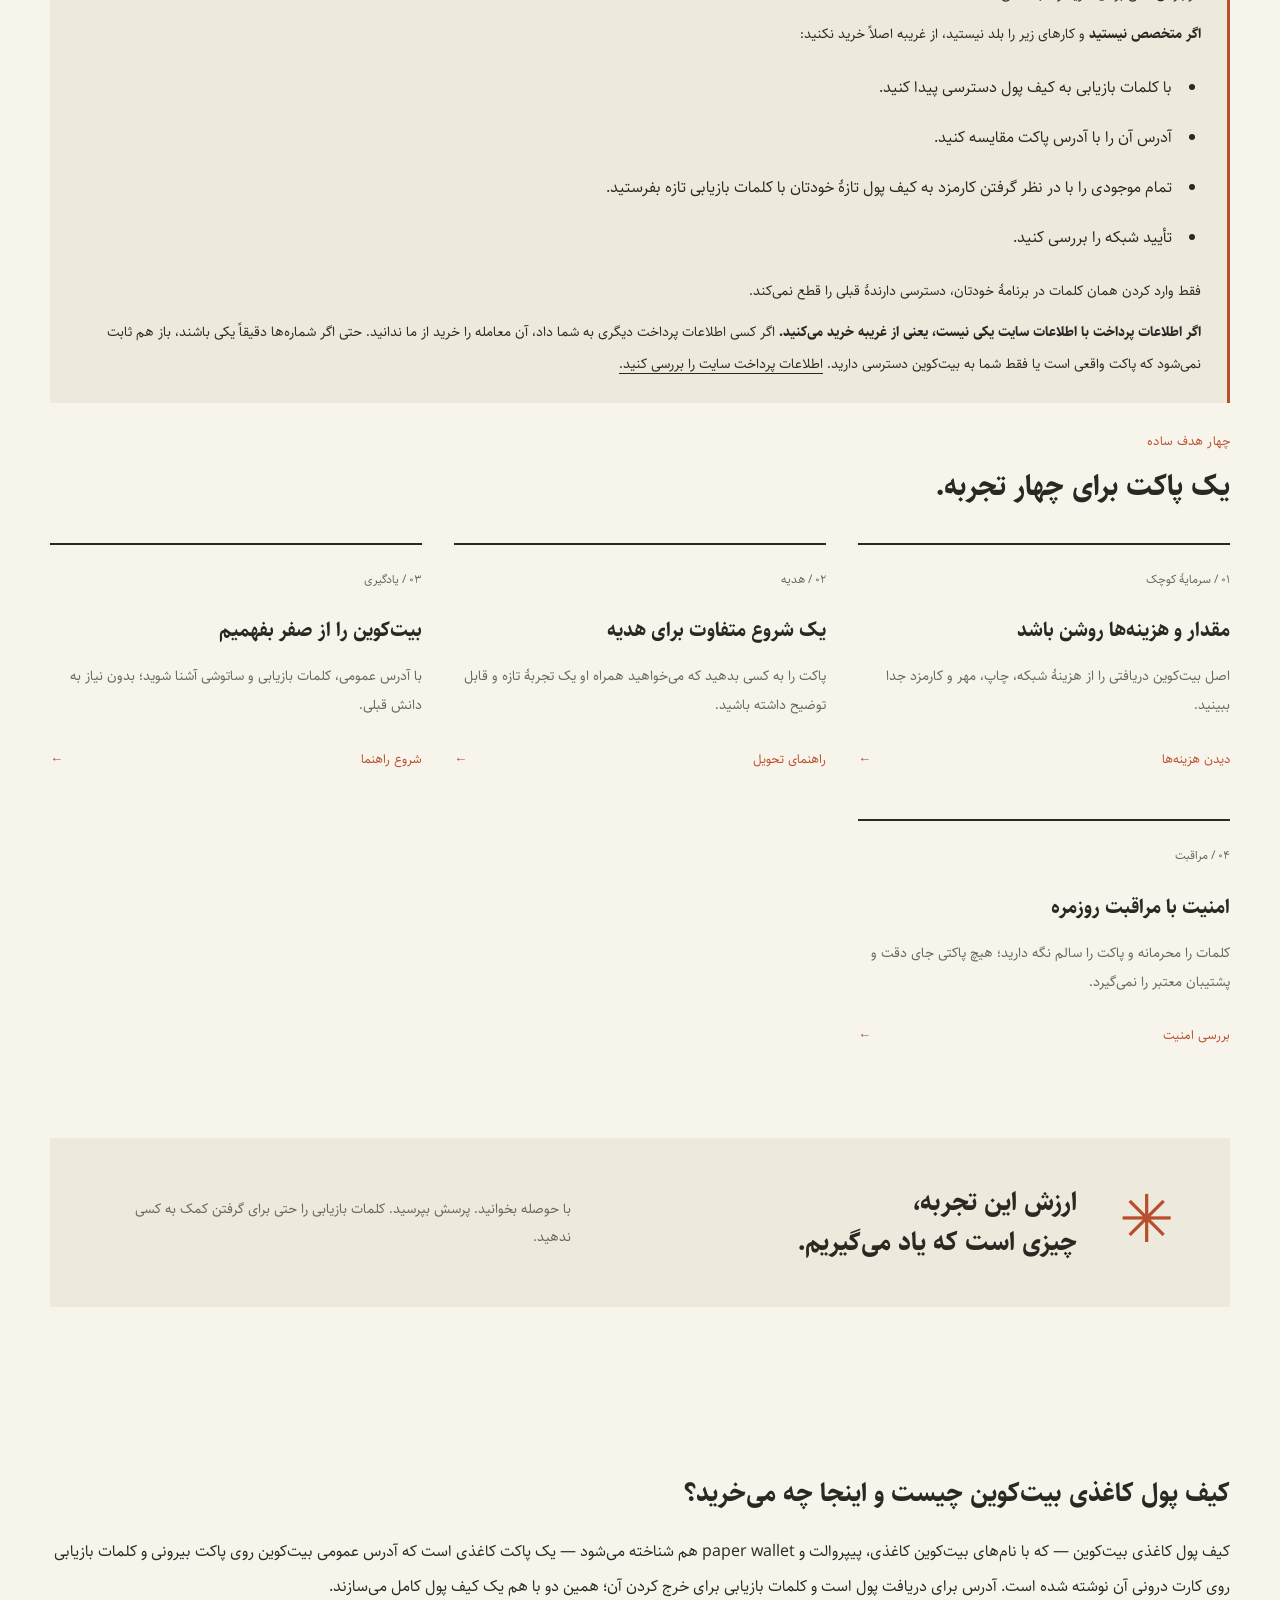
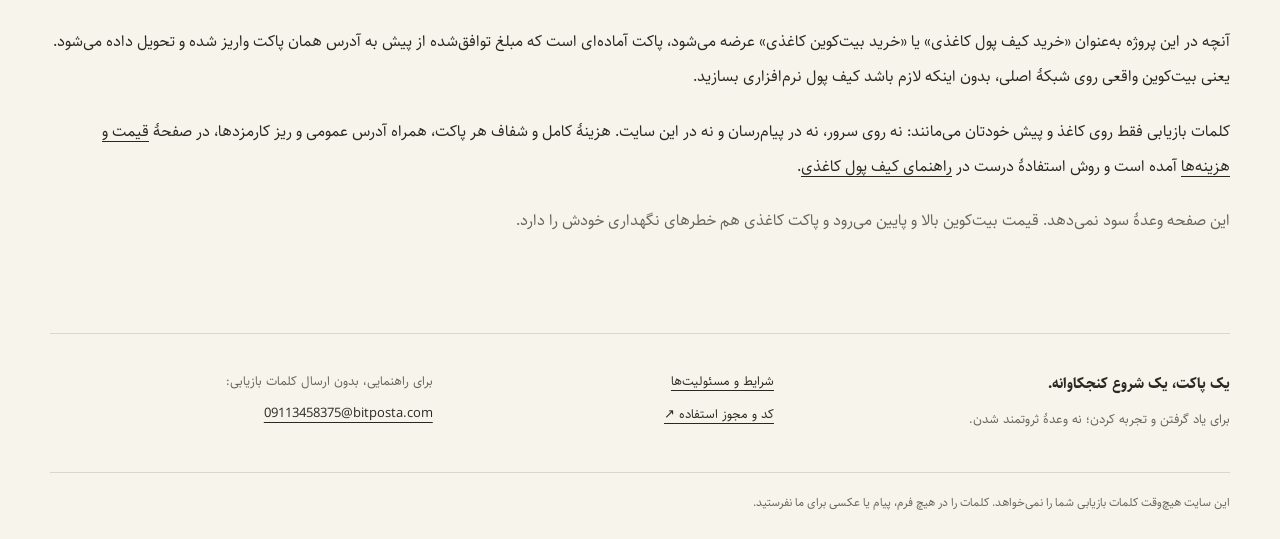
==== commit ac50596a: "Publish allowlisted educational snapshot from 626c1c7 Rebuilt after the search-discovery change: pag" ====
--- a/index.html
+++ b/index.html
@@ -3,13 +3,21 @@
 <head>
   <meta charset="utf-8">
   <meta name="viewport" content="width=device-width, initial-scale=1">
-  <meta name="description" content="پاکت بیت‌کوین برای یک سرمایهٔ کوچک، هدیه، یادگیری و تمرین نگهداری مسئولانه؛ راهنمای ساده برای شروع.">
+  <meta name="description" content="خرید کیف پول کاغذی بیت‌کوین (پیپروالت): پاکت کاغذی با مبلغ از پیش واریزشده، آدرس عمومی و کلمات بازیابی؛ هدیه، سرمایهٔ کوچک و یادگیری.">
   <meta name="color-scheme" content="light">
-  <title>بیت‌کوین برای سرگرمی؛ یک تجربهٔ کاغذی</title>
+  <title>کیف پول کاغذی؛ بیت‌کوین برای سرگرمی</title>
   <link rel="canonical" href="https://bitposta.com/">
+  <meta property="og:type" content="website">
+  <meta property="og:site_name" content="بیت‌پستا">
+  <meta property="og:locale" content="fa_IR">
+  <meta property="og:title" content="کیف پول کاغذی بیت‌کوین | بیت‌پستا">
+  <meta property="og:description" content="کیف پول کاغذی بیت‌کوین (پیپروالت): پاکت کاغذی با آدرس عمومی، سریال و کلمات بازیابی؛ راهنمای ساده برای خرید و نگهداری بیت‌کوین کاغذی.">
+  <meta property="og:url" content="https://bitposta.com/">
+  <meta name="twitter:card" content="summary">
   <link rel="icon" type="image/png" href="/static/favicon.png">
   <link rel="stylesheet" href="/static/site.css">
   <script src="/static/site.js" defer></script>
+  <script type="application/ld+json">[]</script>
   
 <meta name="robots" content="noindex,follow">
 </head>
@@ -102,6 +110,15 @@
   </div>
 </section>
 <section class="closing-note shell"><span aria-hidden="true">✳</span><h2>ارزش این تجربه،<br>چیزی است که یاد می‌گیریم.</h2><p>با حوصله بخوانید. پرسش بپرسید. کلمات بازیابی را حتی برای گرفتن کمک به کسی ندهید.</p></section>
+<section class="shell home-paths" aria-labelledby="what-title">
+  <div class="prose">
+    <h2 id="what-title">کیف پول کاغذی بیت‌کوین چیست و اینجا چه می‌خرید؟</h2>
+    <p>کیف پول کاغذی بیت‌کوین — که با نام‌های بیت‌کوین کاغذی، پیپروالت و paper wallet هم شناخته می‌شود — یک پاکت کاغذی است که آدرس عمومی بیت‌کوین روی پاکت بیرونی و کلمات بازیابی روی کارت درونی آن نوشته شده است. آدرس برای دریافت پول است و کلمات بازیابی برای خرج کردن آن؛ همین دو با هم یک کیف پول کامل می‌سازند.</p>
+    <p>آنچه در این پروژه به‌عنوان «خرید کیف پول کاغذی» یا «خرید بیت‌کوین کاغذی» عرضه می‌شود، پاکت آماده‌ای است که مبلغ توافق‌شده از پیش به آدرس همان پاکت واریز شده و تحویل داده می‌شود. یعنی بیت‌کوین واقعی روی شبکهٔ اصلی، بدون اینکه لازم باشد کیف پول نرم‌افزاری بسازید.</p>
+    <p>کلمات بازیابی فقط روی کاغذ و پیش خودتان می‌مانند: نه روی سرور، نه در پیام‌رسان و نه در این سایت. هزینهٔ کامل و شفاف هر پاکت، همراه آدرس عمومی و ریز کارمزدها، در صفحهٔ <a href="https://bitposta.com/costs">قیمت و هزینه‌ها</a> آمده است و روش استفادهٔ درست در <a href="/guide">راهنمای کیف پول کاغذی</a>.</p>
+    <p class="quiet-note">این صفحه وعدهٔ سود نمی‌دهد. قیمت بیت‌کوین بالا و پایین می‌رود و پاکت کاغذی هم خطرهای نگهداری خودش را دارد.</p>
+  </div>
+</section>
 </main>
   <footer class="site-footer shell">
     <div class="footer-intro"><a class="footer-name" href="/">یک پاکت، یک شروع کنجکاوانه.</a><p>برای یاد گرفتن و تجربه کردن؛ نه وعدهٔ ثروتمند شدن.</p></div>
